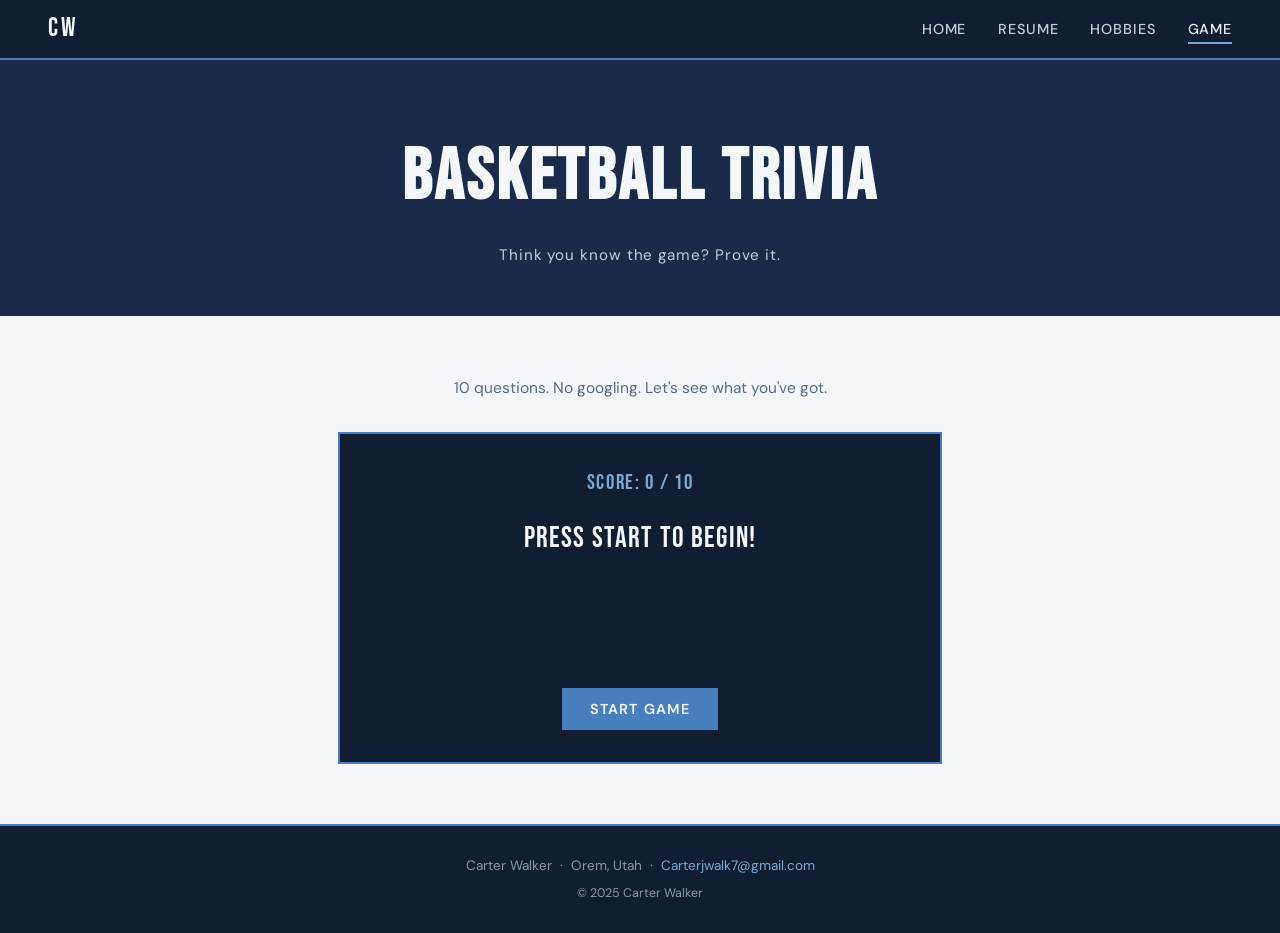
==== game.html @ a54def49 "Add files via upload" ====
<!DOCTYPE html>
<html lang="en">
<head>
  <meta charset="UTF-8" />
  <meta name="viewport" content="width=device-width, initial-scale=1.0"/>
  <title>Game – Carter Walker</title>
  <link href="https://fonts.googleapis.com/css2?family=Bebas+Neue&family=DM+Sans:wght@300;400;500;600&display=swap" rel="stylesheet">
  <link rel="stylesheet" href="style.css">
</head>
<body>

  <nav>
    <div class="nav-brand">CW</div>
    <ul class="nav-links">
      <li><a href="index.html">Home</a></li>
      <li><a href="resume.html">Resume</a></li>
      <li><a href="hobbies.html">Hobbies</a></li>
      <li><a href="game.html" class="active">Game</a></li>
    </ul>
  </nav>

  <div class="page-header">
    <h1>Basketball Trivia</h1>
    <p>Think you know the game? Prove it.</p>
  </div>

  <div class="game-body">
    <p>10 questions. No googling. Let's see what you've got.</p>

    <div id="game-container">
      <div id="game-score">Score: 0 / 10</div>
      <div id="game-question">Press Start to begin!</div>
      <div id="game-options"></div>
      <div id="game-feedback"></div>
      <button class="btn" id="start-btn" onclick="startGame()">Start Game</button>
      <button class="btn" id="next-btn" onclick="nextQuestion()" style="display:none; margin-left:12px;">Next</button>
    </div>
  </div>

  <footer>
    <p>Carter Walker &nbsp;·&nbsp; Orem, Utah &nbsp;·&nbsp; <a href="mailto:Carterjwalk7@gmail.com">Carterjwalk7@gmail.com</a></p>
    <p class="footer-copy">&copy; 2025 Carter Walker</p>
  </footer>

  <script>
    const questions = [
      { q: "How many points is a shot behind the three-point line worth?", options: ["2", "3", "4", "1"], answer: "3" },
      { q: "How many players are on the court per team at one time?", options: ["4", "6", "5", "7"], answer: "5" },
      { q: "Which player has won the most NBA championships?", options: ["LeBron James", "Bill Russell", "Michael Jordan", "Kareem Abdul-Jabbar"], answer: "Bill Russell" },
      { q: "How long is an NBA game (regulation)?", options: ["40 minutes", "60 minutes", "48 minutes", "36 minutes"], answer: "48 minutes" },
      { q: "What city do the Jazz play in?", options: ["Denver", "Salt Lake City", "Phoenix", "Las Vegas"], answer: "Salt Lake City" },
      { q: "What is the height of an NBA basketball hoop?", options: ["9 feet", "10 feet", "11 feet", "8.5 feet"], answer: "10 feet" },
      { q: "Who holds the record for most points scored in a single NBA game?", options: ["Michael Jordan", "LeBron James", "Kobe Bryant", "Wilt Chamberlain"], answer: "Wilt Chamberlain" },
      { q: "What does BYU stand for?", options: ["Brigham Young University", "Brigham Youth University", "Baptist Young University", "Brigham Young Union"], answer: "Brigham Young University" },
      { q: "How many seconds does a team have to attempt a shot (NBA shot clock)?", options: ["30", "35", "24", "20"], answer: "24" },
      { q: "How many fouls before a player fouls out in the NBA?", options: ["5", "4", "7", "6"], answer: "6" }
    ];

    let current = 0;
    let score = 0;
    let answered = false;

    function startGame() {
      current = 0;
      score = 0;
      answered = false;
      document.getElementById('start-btn').style.display = 'none';
      document.getElementById('game-feedback').textContent = '';
      updateScore();
      showQuestion();
    }

    function showQuestion() {
      if (current >= questions.length) {
        endGame();
        return;
      }
      answered = false;
      const q = questions[current];
      document.getElementById('game-question').textContent = `Q${current + 1}: ${q.q}`;
      document.getElementById('game-feedback').textContent = '';
      document.getElementById('next-btn').style.display = 'none';

      const opts = document.getElementById('game-options');
      opts.innerHTML = '';
      q.options.forEach(opt => {
        const btn = document.createElement('button');
        btn.className = 'option-btn';
        btn.textContent = opt;
        btn.onclick = () => selectAnswer(opt, btn);
        opts.appendChild(btn);
      });
    }

    function selectAnswer(selected, btn) {
      if (answered) return;
      answered = true;
      const correct = questions[current].answer;
      const allBtns = document.querySelectorAll('.option-btn');

      allBtns.forEach(b => {
        b.style.pointerEvents = 'none';
        if (b.textContent === correct) b.classList.add('correct');
      });

      if (selected === correct) {
        score++;
        document.getElementById('game-feedback').textContent = '✓ Correct!';
        document.getElementById('game-feedback').style.color = '#4caf81';
      } else {
        btn.classList.add('wrong');
        document.getElementById('game-feedback').textContent = `✗ Nope — the answer was ${correct}.`;
        document.getElementById('game-feedback').style.color = '#e07070';
      }

      updateScore();
      document.getElementById('next-btn').style.display = 'inline-block';
    }

    function nextQuestion() {
      current++;
      showQuestion();
    }

    function updateScore() {
      document.getElementById('game-score').textContent = `Score: ${score} / ${questions.length}`;
    }

    function endGame() {
      document.getElementById('game-question').textContent = `Game Over! You scored ${score} out of ${questions.length}.`;
      document.getElementById('game-options').innerHTML = '';
      document.getElementById('game-feedback').textContent = score >= 8 ? '🏆 Hooper confirmed.' : score >= 5 ? '👍 Not bad.' : '📚 Go watch more games.';
      document.getElementById('game-feedback').style.color = '#aac8e8';
      document.getElementById('next-btn').style.display = 'none';
      const startBtn = document.getElementById('start-btn');
      startBtn.textContent = 'Play Again';
      startBtn.style.display = 'inline-block';
    }
  </script>

</body>
</html>
---- style.css ----
/* =====================
   CSS VARIABLES
   ===================== */
:root {
  --navy: #1B2A4A;
  --navy-dark: #111D33;
  --navy-mid: #243558;
  --grey-light: #E8ECF2;
  --grey-mid: #C5CDD9;
  --grey-dark: #8A96A8;
  --white: #F4F6FA;
  --accent: #4A7FBF;
  --accent-light: #7AAAD4;
  --text: #1B2A4A;
  --text-light: #5A6A80;
}

/* =====================
   RESET & BASE
   ===================== */
* { margin: 0; padding: 0; box-sizing: border-box; }

html { scroll-behavior: smooth; }

body {
  font-family: 'DM Sans', sans-serif;
  background: var(--white);
  color: var(--text);
  line-height: 1.6;
}

h1, h2, h3 {
  font-family: 'Bebas Neue', sans-serif;
  letter-spacing: 0.04em;
}

a { color: inherit; text-decoration: none; }

/* =====================
   NAV
   ===================== */
nav {
  background: var(--navy-dark);
  display: flex;
  align-items: center;
  justify-content: space-between;
  padding: 0 48px;
  height: 60px;
  position: sticky;
  top: 0;
  z-index: 100;
  border-bottom: 2px solid var(--accent);
}

.nav-brand {
  font-family: 'Bebas Neue', sans-serif;
  font-size: 1.6rem;
  color: var(--white);
  letter-spacing: 0.1em;
}

.nav-links {
  list-style: none;
  display: flex;
  gap: 32px;
}

.nav-links a {
  color: var(--grey-mid);
  font-size: 0.9rem;
  font-weight: 500;
  letter-spacing: 0.06em;
  text-transform: uppercase;
  transition: color 0.2s;
  padding-bottom: 4px;
  border-bottom: 2px solid transparent;
}

.nav-links a:hover,
.nav-links a.active {
  color: var(--white);
  border-bottom-color: var(--accent-light);
}

/* =====================
   BUTTONS
   ===================== */
.btn {
  display: inline-block;
  background: var(--accent);
  color: var(--white);
  padding: 12px 28px;
  font-family: 'DM Sans', sans-serif;
  font-weight: 600;
  font-size: 0.9rem;
  letter-spacing: 0.08em;
  text-transform: uppercase;
  border: none;
  cursor: pointer;
  transition: background 0.2s, transform 0.15s;
  margin-top: 24px;
}

.btn:hover {
  background: var(--navy);
  transform: translateY(-2px);
}

/* =====================
   HERO (index)
   ===================== */
.hero {
  background: var(--navy);
  min-height: calc(100vh - 60px);
  display: flex;
  align-items: center;
  justify-content: center;
  gap: 80px;
  padding: 80px 48px;
}

.hero-content { max-width: 480px; }

.hero-label {
  font-size: 0.8rem;
  font-weight: 600;
  letter-spacing: 0.18em;
  text-transform: uppercase;
  color: var(--accent-light);
  margin-bottom: 16px;
}

.hero-content h1 {
  font-family: 'Bebas Neue', sans-serif;
  font-size: 7rem;
  line-height: 0.9;
  color: var(--white);
  margin-bottom: 24px;
}

.hero-bio {
  color: var(--grey-mid);
  font-size: 1rem;
  line-height: 1.7;
  max-width: 400px;
}

.hero-card {
  display: flex;
  flex-direction: column;
  align-items: center;
  gap: 32px;
}

.profile-placeholder {
  width: 200px;
  height: 200px;
  border-radius: 50%;
  background: var(--navy-mid);
  border: 3px solid var(--accent);
  display: flex;
  align-items: center;
  justify-content: center;
}

.profile-placeholder span {
  font-family: 'Bebas Neue', sans-serif;
  font-size: 3.5rem;
  color: var(--accent-light);
  letter-spacing: 0.1em;
}

.hero-stats {
  display: flex;
  gap: 32px;
}

.stat { text-align: center; }

.stat-num {
  display: block;
  font-family: 'Bebas Neue', sans-serif;
  font-size: 2rem;
  color: var(--white);
  line-height: 1;
}

.stat-label {
  font-size: 0.72rem;
  color: var(--grey-dark);
  letter-spacing: 0.06em;
  text-transform: uppercase;
  line-height: 1.4;
}

/* =====================
   ABOUT SECTION (index)
   ===================== */
.about {
  padding: 80px 48px;
  max-width: 1100px;
  margin: 0 auto;
}

.about h2 {
  font-size: 3.5rem;
  color: var(--navy);
  margin-bottom: 40px;
  border-bottom: 3px solid var(--accent);
  padding-bottom: 12px;
  display: inline-block;
}

.about-grid {
  display: grid;
  grid-template-columns: 1fr 1fr;
  gap: 24px;
}

.about-block {
  background: var(--grey-light);
  padding: 28px 32px;
  border-left: 4px solid var(--accent);
}

.about-block h3 {
  font-size: 1.4rem;
  color: var(--navy);
  margin-bottom: 10px;
}

.about-block p {
  font-size: 0.95rem;
  color: var(--text-light);
  line-height: 1.7;
}

/* =====================
   PAGE HEADER (inner pages)
   ===================== */
.page-header {
  background: var(--navy);
  padding: 60px 48px 48px;
  text-align: center;
}

.page-header h1 {
  font-size: 4.5rem;
  color: var(--white);
}

.page-header p {
  color: var(--grey-mid);
  font-size: 0.95rem;
  margin-top: 8px;
  letter-spacing: 0.06em;
}

/* =====================
   RESUME PAGE
   ===================== */
.resume-body {
  max-width: 900px;
  margin: 0 auto;
  padding: 60px 48px;
}

.resume-section {
  margin-bottom: 48px;
}

.resume-section h2 {
  font-size: 2rem;
  color: var(--navy);
  border-bottom: 2px solid var(--accent);
  padding-bottom: 8px;
  margin-bottom: 24px;
}

.resume-item {
  margin-bottom: 24px;
}

.resume-item-header {
  display: flex;
  justify-content: space-between;
  align-items: baseline;
  flex-wrap: wrap;
  gap: 8px;
  margin-bottom: 6px;
}

.resume-item h3 {
  font-family: 'DM Sans', sans-serif;
  font-size: 1rem;
  font-weight: 600;
  color: var(--navy);
}

.resume-item .role {
  font-size: 0.9rem;
  color: var(--accent);
  font-weight: 500;
}

.resume-item .date {
  font-size: 0.82rem;
  color: var(--grey-dark);
  letter-spacing: 0.04em;
}

.resume-item ul {
  padding-left: 20px;
  margin-top: 8px;
}

.resume-item ul li {
  font-size: 0.92rem;
  color: var(--text-light);
  margin-bottom: 4px;
  line-height: 1.6;
}

/* Skills table */
.skills-table {
  width: 100%;
  border-collapse: collapse;
  font-size: 0.92rem;
}

.skills-table th {
  background: var(--navy);
  color: var(--white);
  padding: 10px 16px;
  text-align: left;
  font-family: 'DM Sans', sans-serif;
  font-weight: 600;
  font-size: 0.85rem;
  letter-spacing: 0.06em;
  text-transform: uppercase;
}

.skills-table td {
  padding: 10px 16px;
  border-bottom: 1px solid var(--grey-mid);
  color: var(--text-light);
}

.skills-table tr:nth-child(even) td {
  background: var(--grey-light);
}

/* Contact form */
.contact-form {
  display: grid;
  gap: 16px;
  max-width: 560px;
}

.contact-form label {
  font-size: 0.82rem;
  font-weight: 600;
  letter-spacing: 0.06em;
  text-transform: uppercase;
  color: var(--navy);
  display: block;
  margin-bottom: 4px;
}

.contact-form input,
.contact-form textarea {
  width: 100%;
  padding: 10px 14px;
  border: 2px solid var(--grey-mid);
  background: var(--white);
  font-family: 'DM Sans', sans-serif;
  font-size: 0.95rem;
  color: var(--text);
  outline: none;
  transition: border-color 0.2s;
}

.contact-form input:focus,
.contact-form textarea:focus {
  border-color: var(--accent);
}

.contact-form textarea { height: 120px; resize: vertical; }

/* =====================
   HOBBIES PAGE
   ===================== */
.hobbies-body {
  max-width: 1000px;
  margin: 0 auto;
  padding: 60px 48px;
}

.hobbies-body h2 {
  font-size: 2rem;
  color: var(--navy);
  border-bottom: 2px solid var(--accent);
  padding-bottom: 8px;
  margin-bottom: 24px;
}

.hobby-section {
  margin-bottom: 56px;
}

.hobby-intro {
  font-size: 0.97rem;
  color: var(--text-light);
  max-width: 700px;
  margin-bottom: 24px;
  line-height: 1.7;
}

.hobby-cards {
  display: grid;
  grid-template-columns: repeat(3, 1fr);
  gap: 16px;
  margin-bottom: 24px;
}

.hobby-card {
  background: var(--navy);
  color: var(--white);
  padding: 24px 20px;
  text-align: center;
}

.hobby-card .icon {
  font-size: 2rem;
  margin-bottom: 10px;
}

.hobby-card h4 {
  font-family: 'Bebas Neue', sans-serif;
  font-size: 1.3rem;
  letter-spacing: 0.06em;
  margin-bottom: 6px;
}

.hobby-card p {
  font-size: 0.85rem;
  color: var(--grey-mid);
  line-height: 1.5;
}

.track-list {
  display: grid;
  grid-template-columns: 1fr 1fr;
  gap: 16px;
}

.track-item {
  background: var(--grey-light);
  border-left: 4px solid var(--accent);
  padding: 16px 20px;
}

.track-item h4 {
  font-family: 'DM Sans', sans-serif;
  font-size: 0.95rem;
  font-weight: 600;
  color: var(--navy);
  margin-bottom: 4px;
}

.track-item p {
  font-size: 0.87rem;
  color: var(--text-light);
}

/* Ordered list style */
.styled-ol {
  padding-left: 20px;
  margin-top: 12px;
}

.styled-ol li {
  font-size: 0.95rem;
  color: var(--text-light);
  margin-bottom: 6px;
  line-height: 1.6;
}

/* =====================
   GAME PAGE
   ===================== */
.game-body {
  max-width: 700px;
  margin: 0 auto;
  padding: 60px 48px;
  text-align: center;
}

.game-body p {
  color: var(--text-light);
  margin-bottom: 32px;
  font-size: 0.97rem;
}

#game-container {
  background: var(--navy-dark);
  border: 2px solid var(--accent);
  padding: 32px;
  margin: 0 auto;
}

#game-question {
  font-family: 'Bebas Neue', sans-serif;
  font-size: 1.8rem;
  color: var(--white);
  margin-bottom: 24px;
  letter-spacing: 0.04em;
  min-height: 60px;
}

#game-options {
  display: grid;
  grid-template-columns: 1fr 1fr;
  gap: 12px;
  margin-bottom: 20px;
}

.option-btn {
  background: var(--navy-mid);
  color: var(--white);
  border: 2px solid var(--grey-dark);
  padding: 14px 12px;
  font-family: 'DM Sans', sans-serif;
  font-size: 0.9rem;
  font-weight: 500;
  cursor: pointer;
  transition: all 0.15s;
  text-align: center;
}

.option-btn:hover { background: var(--accent); border-color: var(--accent); }
.option-btn.correct { background: #2e7d52; border-color: #2e7d52; }
.option-btn.wrong { background: #8b2635; border-color: #8b2635; }

#game-feedback {
  font-size: 0.95rem;
  color: var(--grey-mid);
  min-height: 28px;
  margin-bottom: 16px;
}

#game-score {
  font-family: 'Bebas Neue', sans-serif;
  font-size: 1.3rem;
  color: var(--accent-light);
  letter-spacing: 0.08em;
  margin-bottom: 16px;
}

/* =====================
   FOOTER
   ===================== */
footer {
  background: var(--navy-dark);
  color: var(--grey-dark);
  text-align: center;
  padding: 28px 48px;
  font-size: 0.85rem;
  border-top: 2px solid var(--accent);
  line-height: 1.8;
}

footer a {
  color: var(--accent-light);
}

footer a:hover { color: var(--white); }

.footer-copy {
  font-size: 0.78rem;
  color: var(--grey-dark);
  margin-top: 4px;
}

/* =====================
   RESPONSIVE
   ===================== */
@media (max-width: 768px) {
  nav { padding: 0 20px; }
  .nav-links { gap: 16px; }
  .hero { flex-direction: column; gap: 40px; padding: 48px 24px; text-align: center; }
  .hero-content h1 { font-size: 5rem; }
  .about { padding: 48px 24px; }
  .about-grid { grid-template-columns: 1fr; }
  .resume-body, .hobbies-body, .game-body { padding: 40px 24px; }
  .hobby-cards { grid-template-columns: 1fr; }
  .track-list { grid-template-columns: 1fr; }
  #game-options { grid-template-columns: 1fr; }
}
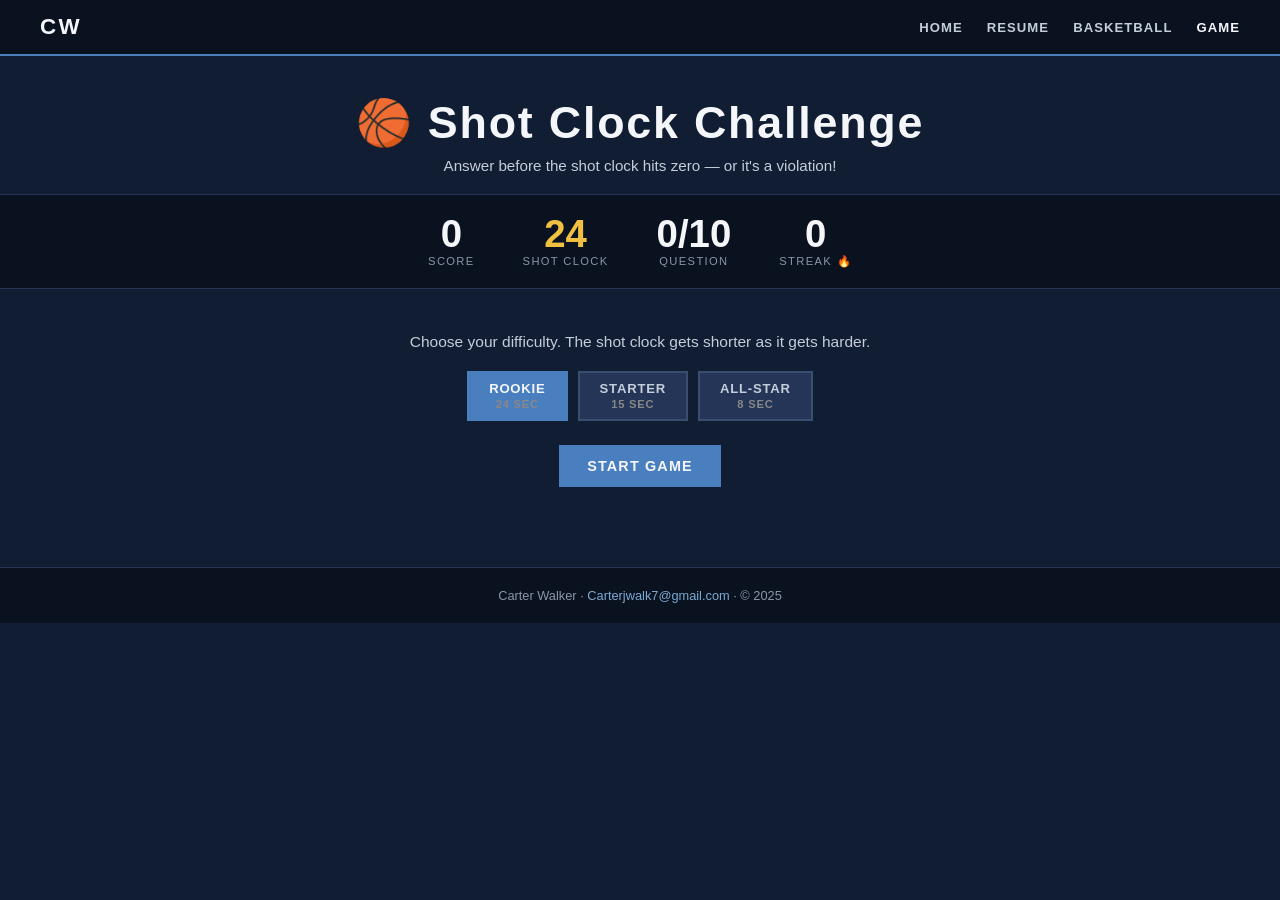
==== commit ac24e756: "Add files via upload" ====
--- a/game.html
+++ b/game.html
@@ -3,138 +3,477 @@
 <head>
   <meta charset="UTF-8" />
   <meta name="viewport" content="width=device-width, initial-scale=1.0"/>
-  <title>Game – Carter Walker</title>
-  <link href="https://fonts.googleapis.com/css2?family=Bebas+Neue&family=DM+Sans:wght@300;400;500;600&display=swap" rel="stylesheet">
-  <link rel="stylesheet" href="style.css">
+  <title>Shot Clock Challenge – Carter Walker</title>
+  <style>
+    :root {
+      --navy: #1B2A4A;
+      --navy-dark: #111D33;
+      --accent: #4A7FBF;
+      --accent-light: #7AAAD4;
+      --grey-mid: #C5CDD9;
+      --grey-dark: #8A96A8;
+      --white: #F4F6FA;
+      --green: #2e7d52;
+      --red: #8b2635;
+    }
+    * { margin: 0; padding: 0; box-sizing: border-box; }
+    body {
+      font-family: 'Arial', sans-serif;
+      background: var(--navy-dark);
+      color: var(--white);
+      min-height: 100vh;
+    }
+
+    nav {
+      background: #0a1220;
+      display: flex;
+      align-items: center;
+      justify-content: space-between;
+      padding: 0 40px;
+      height: 56px;
+      border-bottom: 2px solid var(--accent);
+    }
+    .nav-brand { font-size: 1.4rem; font-weight: bold; color: var(--white); letter-spacing: 0.1em; text-decoration: none; }
+    .nav-links { list-style: none; display: flex; gap: 24px; }
+    .nav-links a { color: var(--grey-mid); text-decoration: none; font-size: 0.82rem; font-weight: bold; letter-spacing: 0.08em; text-transform: uppercase; }
+    .nav-links a:hover, .nav-links a.active { color: var(--white); }
+
+    .game-header {
+      text-align: center;
+      padding: 40px 24px 20px;
+    }
+    .game-header h1 { font-size: 2.8rem; font-weight: 900; letter-spacing: 0.04em; color: var(--white); }
+    .game-header p { color: var(--grey-mid); font-size: 0.95rem; margin-top: 8px; }
+
+    /* SCOREBOARD */
+    .scoreboard {
+      display: flex;
+      justify-content: center;
+      gap: 48px;
+      padding: 20px;
+      background: #0a1220;
+      border-top: 1px solid #243558;
+      border-bottom: 1px solid #243558;
+      margin-bottom: 24px;
+    }
+    .board-item { text-align: center; }
+    .board-num { font-size: 2.4rem; font-weight: 900; color: var(--white); line-height: 1; }
+    .board-label { font-size: 0.7rem; letter-spacing: 0.12em; text-transform: uppercase; color: var(--grey-dark); margin-top: 2px; }
+    .board-num.clock { color: #f0c040; }
+    .board-num.clock.urgent { color: #e05050; animation: pulse 0.5s infinite; }
+    @keyframes pulse { 0%,100% { opacity:1; } 50% { opacity:0.5; } }
+
+    /* COURT */
+    .court-area {
+      max-width: 700px;
+      margin: 0 auto;
+      padding: 0 24px 40px;
+    }
+
+    .question-box {
+      background: #1a2d4a;
+      border: 2px solid var(--accent);
+      padding: 28px 32px;
+      text-align: center;
+      margin-bottom: 20px;
+      min-height: 110px;
+      display: flex;
+      align-items: center;
+      justify-content: center;
+    }
+
+    #question-text {
+      font-size: 1.35rem;
+      font-weight: bold;
+      line-height: 1.4;
+      color: var(--white);
+    }
+
+    .options-grid {
+      display: grid;
+      grid-template-columns: 1fr 1fr;
+      gap: 12px;
+      margin-bottom: 20px;
+    }
+
+    .opt-btn {
+      background: #243558;
+      color: var(--white);
+      border: 2px solid #3a4f70;
+      padding: 16px 12px;
+      font-size: 0.95rem;
+      font-weight: 600;
+      cursor: pointer;
+      transition: all 0.15s;
+      text-align: center;
+    }
+    .opt-btn:hover:not(:disabled) { background: var(--accent); border-color: var(--accent); }
+    .opt-btn.correct { background: var(--green); border-color: var(--green); }
+    .opt-btn.wrong { background: var(--red); border-color: var(--red); }
+    .opt-btn:disabled { cursor: default; }
+
+    #feedback {
+      text-align: center;
+      font-size: 1rem;
+      font-weight: bold;
+      min-height: 28px;
+      margin-bottom: 16px;
+      color: var(--grey-mid);
+    }
+
+    .action-row {
+      display: flex;
+      gap: 12px;
+      justify-content: center;
+    }
+
+    .game-btn {
+      background: var(--accent);
+      color: var(--white);
+      border: none;
+      padding: 13px 28px;
+      font-size: 0.9rem;
+      font-weight: bold;
+      letter-spacing: 0.08em;
+      text-transform: uppercase;
+      cursor: pointer;
+      transition: background 0.2s;
+    }
+    .game-btn:hover { background: #3a6ea8; }
+    .game-btn.secondary { background: #243558; }
+    .game-btn.secondary:hover { background: #3a4f70; }
+
+    /* STREAK */
+    .streak-bar {
+      display: flex;
+      gap: 6px;
+      justify-content: center;
+      margin-bottom: 20px;
+      flex-wrap: wrap;
+    }
+    .streak-dot {
+      width: 14px; height: 14px; border-radius: 50%;
+      background: #243558; border: 2px solid #3a4f70;
+      transition: all 0.2s;
+    }
+    .streak-dot.hit { background: var(--green); border-color: var(--green); }
+    .streak-dot.miss { background: var(--red); border-color: var(--red); }
+
+    /* END SCREEN */
+    #end-screen {
+      display: none;
+      text-align: center;
+      padding: 40px 24px;
+      max-width: 500px;
+      margin: 0 auto;
+    }
+    #end-screen h2 { font-size: 2.5rem; font-weight: 900; margin-bottom: 12px; }
+    #end-screen .final-score { font-size: 4rem; font-weight: 900; color: var(--accent-light); line-height: 1; margin: 16px 0; }
+    #end-screen .grade { font-size: 1.1rem; color: var(--grey-mid); margin-bottom: 28px; }
+
+    /* LEVEL BADGE */
+    .level-badge {
+      display: inline-block;
+      background: var(--accent);
+      color: var(--white);
+      padding: 3px 10px;
+      font-size: 0.72rem;
+      font-weight: bold;
+      letter-spacing: 0.1em;
+      text-transform: uppercase;
+      margin-bottom: 6px;
+    }
+
+    /* Difficulty selector */
+    .diff-select {
+      display: flex;
+      gap: 10px;
+      justify-content: center;
+      margin: 16px 0 24px;
+    }
+    .diff-btn {
+      background: #243558;
+      color: var(--grey-mid);
+      border: 2px solid #3a4f70;
+      padding: 8px 20px;
+      font-size: 0.82rem;
+      font-weight: bold;
+      letter-spacing: 0.06em;
+      text-transform: uppercase;
+      cursor: pointer;
+    }
+    .diff-btn.selected { background: var(--accent); color: var(--white); border-color: var(--accent); }
+
+    footer {
+      background: #0a1220;
+      color: var(--grey-dark);
+      text-align: center;
+      padding: 20px;
+      font-size: 0.8rem;
+      border-top: 1px solid #243558;
+      margin-top: 40px;
+    }
+    footer a { color: var(--accent-light); text-decoration: none; }
+  </style>
 </head>
 <body>
 
   <nav>
-    <div class="nav-brand">CW</div>
+    <a class="nav-brand" href="index.html">CW</a>
     <ul class="nav-links">
       <li><a href="index.html">Home</a></li>
       <li><a href="resume.html">Resume</a></li>
-      <li><a href="hobbies.html">Hobbies</a></li>
+      <li><a href="scratch.html">Basketball</a></li>
       <li><a href="game.html" class="active">Game</a></li>
     </ul>
   </nav>
 
-  <div class="page-header">
-    <h1>Basketball Trivia</h1>
-    <p>Think you know the game? Prove it.</p>
+  <div class="game-header">
+    <h1>🏀 Shot Clock Challenge</h1>
+    <p>Answer before the shot clock hits zero — or it's a violation!</p>
   </div>
 
-  <div class="game-body">
-    <p>10 questions. No googling. Let's see what you've got.</p>
-
-    <div id="game-container">
-      <div id="game-score">Score: 0 / 10</div>
-      <div id="game-question">Press Start to begin!</div>
-      <div id="game-options"></div>
-      <div id="game-feedback"></div>
-      <button class="btn" id="start-btn" onclick="startGame()">Start Game</button>
-      <button class="btn" id="next-btn" onclick="nextQuestion()" style="display:none; margin-left:12px;">Next</button>
+  <!-- SCOREBOARD -->
+  <div class="scoreboard">
+    <div class="board-item">
+      <div class="board-num" id="score-display">0</div>
+      <div class="board-label">Score</div>
+    </div>
+    <div class="board-item">
+      <div class="board-num clock" id="clock-display">24</div>
+      <div class="board-label">Shot Clock</div>
+    </div>
+    <div class="board-item">
+      <div class="board-num" id="q-display">0/10</div>
+      <div class="board-label">Question</div>
+    </div>
+    <div class="board-item">
+      <div class="board-num" id="streak-display">0</div>
+      <div class="board-label">Streak 🔥</div>
     </div>
   </div>
 
+  <!-- START SCREEN -->
+  <div id="start-screen" class="court-area" style="text-align:center; padding-top:20px;">
+    <p style="color:var(--grey-mid); margin-bottom:20px; font-size:0.97rem;">Choose your difficulty. The shot clock gets shorter as it gets harder.</p>
+    <div class="diff-select">
+      <button class="diff-btn selected" onclick="setDiff('rookie', this)">Rookie <br><span style="font-size:0.7rem; color:#888;">24 sec</span></button>
+      <button class="diff-btn" onclick="setDiff('starter', this)">Starter <br><span style="font-size:0.7rem; color:#888;">15 sec</span></button>
+      <button class="diff-btn" onclick="setDiff('allstar', this)">All-Star <br><span style="font-size:0.7rem; color:#888;">8 sec</span></button>
+    </div>
+    <button class="game-btn" onclick="startGame()">Start Game</button>
+  </div>
+
+  <!-- GAME SCREEN -->
+  <div id="game-screen" class="court-area" style="display:none;">
+    <div class="streak-bar" id="streak-bar"></div>
+    <div class="question-box">
+      <div id="question-text">Loading...</div>
+    </div>
+    <div class="options-grid" id="options-grid"></div>
+    <div id="feedback"></div>
+    <div class="action-row">
+      <button class="game-btn secondary" id="next-btn" onclick="nextQ()" style="display:none;">Next Possession →</button>
+    </div>
+  </div>
+
+  <!-- END SCREEN -->
+  <div id="end-screen">
+    <h2>Final Buzzer!</h2>
+    <div class="final-score" id="final-score">0</div>
+    <div class="grade" id="final-grade"></div>
+    <button class="game-btn" onclick="resetGame()">Play Again</button>
+  </div>
+
   <footer>
-    <p>Carter Walker &nbsp;·&nbsp; Orem, Utah &nbsp;·&nbsp; <a href="mailto:Carterjwalk7@gmail.com">Carterjwalk7@gmail.com</a></p>
-    <p class="footer-copy">&copy; 2025 Carter Walker</p>
+    <p>Carter Walker · <a href="mailto:Carterjwalk7@gmail.com">Carterjwalk7@gmail.com</a> · &copy; 2025</p>
   </footer>
 
   <script>
-    const questions = [
-      { q: "How many points is a shot behind the three-point line worth?", options: ["2", "3", "4", "1"], answer: "3" },
-      { q: "How many players are on the court per team at one time?", options: ["4", "6", "5", "7"], answer: "5" },
-      { q: "Which player has won the most NBA championships?", options: ["LeBron James", "Bill Russell", "Michael Jordan", "Kareem Abdul-Jabbar"], answer: "Bill Russell" },
-      { q: "How long is an NBA game (regulation)?", options: ["40 minutes", "60 minutes", "48 minutes", "36 minutes"], answer: "48 minutes" },
-      { q: "What city do the Jazz play in?", options: ["Denver", "Salt Lake City", "Phoenix", "Las Vegas"], answer: "Salt Lake City" },
-      { q: "What is the height of an NBA basketball hoop?", options: ["9 feet", "10 feet", "11 feet", "8.5 feet"], answer: "10 feet" },
-      { q: "Who holds the record for most points scored in a single NBA game?", options: ["Michael Jordan", "LeBron James", "Kobe Bryant", "Wilt Chamberlain"], answer: "Wilt Chamberlain" },
-      { q: "What does BYU stand for?", options: ["Brigham Young University", "Brigham Youth University", "Baptist Young University", "Brigham Young Union"], answer: "Brigham Young University" },
-      { q: "How many seconds does a team have to attempt a shot (NBA shot clock)?", options: ["30", "35", "24", "20"], answer: "24" },
-      { q: "How many fouls before a player fouls out in the NBA?", options: ["5", "4", "7", "6"], answer: "6" }
+    const ALL_QUESTIONS = [
+      { q: "How many points is a shot behind the arc worth?", opts: ["1","2","3","4"], a: "3" },
+      { q: "How many players per team are on the court at once?", opts: ["4","5","6","7"], a: "5" },
+      { q: "Who holds the NBA record for most points in a single game?", opts: ["Kobe Bryant","Michael Jordan","LeBron James","Wilt Chamberlain"], a: "Wilt Chamberlain" },
+      { q: "How long is the NBA shot clock?", opts: ["24 sec","30 sec","20 sec","35 sec"], a: "24 sec" },
+      { q: "What city do the Utah Jazz play in?", opts: ["Denver","Las Vegas","Salt Lake City","Provo"], a: "Salt Lake City" },
+      { q: "How tall is an NBA basketball hoop?", opts: ["9 ft","10 ft","11 ft","8.5 ft"], a: "10 ft" },
+      { q: "How many fouls before a player fouls out in the NBA?", opts: ["4","5","6","7"], a: "6" },
+      { q: "Which team has the most NBA championships?", opts: ["LA Lakers","Chicago Bulls","Boston Celtics","Golden State Warriors"], a: "Boston Celtics" },
+      { q: "How many seconds does a team have to advance past half court in the NBA?", opts: ["5","8","10","12"], a: "8" },
+      { q: "What does MVP stand for?", opts: ["Most Valuable Player","Most Versatile Player","Most Visible Player","Most Voted Player"], a: "Most Valuable Player" },
+      { q: "Who won the 2023 NBA championship?", opts: ["Golden State Warriors","Miami Heat","Denver Nuggets","Boston Celtics"], a: "Denver Nuggets" },
+      { q: "What is a 'double-double' in basketball?", opts: ["Scoring 20+ pts twice","Two players with 10+ in a stat","10+ in two different stat categories","Two consecutive dunks"], a: "10+ in two different stat categories" },
+      { q: "How many regulation quarters are in an NBA game?", opts: ["3","4","5","2"], a: "4" },
+      { q: "Which player is known as 'The Greek Freak'?", opts: ["Nikola Jokic","Joel Embiid","Luka Doncic","Giannis Antetokounmpo"], a: "Giannis Antetokounmpo" },
+      { q: "How long is each quarter in an NBA game?", opts: ["10 min","12 min","15 min","8 min"], a: "12 min" },
     ];
 
+    let difficulty = 'rookie';
+    let clockTime = 24;
+    let questions = [];
     let current = 0;
     let score = 0;
+    let streak = 0;
+    let timer = null;
+    let timeLeft = 24;
     let answered = false;
+    let results = [];
+
+    function setDiff(d, btn) {
+      difficulty = d;
+      document.querySelectorAll('.diff-btn').forEach(b => b.classList.remove('selected'));
+      btn.classList.add('selected');
+      clockTime = d === 'rookie' ? 24 : d === 'starter' ? 15 : 8;
+    }
+
+    function shuffle(arr) { return [...arr].sort(() => Math.random() - 0.5); }
 
     function startGame() {
-      current = 0;
-      score = 0;
-      answered = false;
-      document.getElementById('start-btn').style.display = 'none';
-      document.getElementById('game-feedback').textContent = '';
-      updateScore();
+      questions = shuffle(ALL_QUESTIONS).slice(0, 10);
+      current = 0; score = 0; streak = 0; results = [];
+      document.getElementById('start-screen').style.display = 'none';
+      document.getElementById('end-screen').style.display = 'none';
+      document.getElementById('game-screen').style.display = 'block';
+      buildStreakBar();
       showQuestion();
     }
 
+    function buildStreakBar() {
+      const bar = document.getElementById('streak-bar');
+      bar.innerHTML = '';
+      for (let i = 0; i < 10; i++) {
+        const d = document.createElement('div');
+        d.className = 'streak-dot';
+        d.id = `dot-${i}`;
+        bar.appendChild(d);
+      }
+    }
+
     function showQuestion() {
-      if (current >= questions.length) {
-        endGame();
-        return;
-      }
       answered = false;
       const q = questions[current];
-      document.getElementById('game-question').textContent = `Q${current + 1}: ${q.q}`;
-      document.getElementById('game-feedback').textContent = '';
+      document.getElementById('question-text').textContent = `Q${current+1}: ${q.q}`;
+      document.getElementById('q-display').textContent = `${current+1}/10`;
+      document.getElementById('feedback').textContent = '';
       document.getElementById('next-btn').style.display = 'none';
 
-      const opts = document.getElementById('game-options');
-      opts.innerHTML = '';
-      q.options.forEach(opt => {
+      const grid = document.getElementById('options-grid');
+      grid.innerHTML = '';
+      shuffle(q.opts).forEach(opt => {
         const btn = document.createElement('button');
-        btn.className = 'option-btn';
+        btn.className = 'opt-btn';
         btn.textContent = opt;
-        btn.onclick = () => selectAnswer(opt, btn);
-        opts.appendChild(btn);
+        btn.onclick = () => pick(opt, btn);
+        grid.appendChild(btn);
       });
-    }
-
-    function selectAnswer(selected, btn) {
+
+      startClock();
+    }
+
+    function startClock() {
+      clearInterval(timer);
+      timeLeft = clockTime;
+      updateClock();
+      timer = setInterval(() => {
+        timeLeft--;
+        updateClock();
+        if (timeLeft <= 0) {
+          clearInterval(timer);
+          timeExpired();
+        }
+      }, 1000);
+    }
+
+    function updateClock() {
+      const el = document.getElementById('clock-display');
+      el.textContent = timeLeft;
+      el.className = 'board-num clock' + (timeLeft <= 5 ? ' urgent' : '');
+    }
+
+    function timeExpired() {
       if (answered) return;
       answered = true;
-      const correct = questions[current].answer;
-      const allBtns = document.querySelectorAll('.option-btn');
-
-      allBtns.forEach(b => {
-        b.style.pointerEvents = 'none';
+      const correct = questions[current].a;
+      document.querySelectorAll('.opt-btn').forEach(b => {
+        b.disabled = true;
         if (b.textContent === correct) b.classList.add('correct');
       });
+      document.getElementById('feedback').textContent = `⏰ Shot clock violation! Answer was: ${correct}`;
+      document.getElementById('feedback').style.color = '#e07070';
+      streak = 0;
+      results.push(false);
+      document.getElementById(`dot-${current}`).classList.add('miss');
+      updateStreak();
+      document.getElementById('next-btn').style.display = 'inline-block';
+    }
+
+    function pick(selected, btn) {
+      if (answered) return;
+      answered = true;
+      clearInterval(timer);
+
+      const correct = questions[current].a;
+      document.querySelectorAll('.opt-btn').forEach(b => {
+        b.disabled = true;
+        if (b.textContent === correct) b.classList.add('correct');
+      });
+
+      const timeBonus = Math.ceil(timeLeft / clockTime * 3);
 
       if (selected === correct) {
-        score++;
-        document.getElementById('game-feedback').textContent = '✓ Correct!';
-        document.getElementById('game-feedback').style.color = '#4caf81';
+        const pts = 2 + timeBonus;
+        score += pts;
+        streak++;
+        results.push(true);
+        document.getElementById(`dot-${current}`).classList.add('hit');
+        document.getElementById('feedback').textContent = `✓ Bucket! +${pts} pts (${timeBonus > 1 ? 'speed bonus!' : ''})`;
+        document.getElementById('feedback').style.color = '#4caf81';
       } else {
         btn.classList.add('wrong');
-        document.getElementById('game-feedback').textContent = `✗ Nope — the answer was ${correct}.`;
-        document.getElementById('game-feedback').style.color = '#e07070';
+        streak = 0;
+        results.push(false);
+        document.getElementById(`dot-${current}`).classList.add('miss');
+        document.getElementById('feedback').textContent = `✗ Blocked. Answer: ${correct}`;
+        document.getElementById('feedback').style.color = '#e07070';
       }
 
-      updateScore();
+      document.getElementById('score-display').textContent = score;
+      updateStreak();
       document.getElementById('next-btn').style.display = 'inline-block';
     }
 
-    function nextQuestion() {
+    function updateStreak() {
+      document.getElementById('streak-display').textContent = streak;
+    }
+
+    function nextQ() {
       current++;
+      if (current >= 10) { endGame(); return; }
       showQuestion();
     }
 
-    function updateScore() {
-      document.getElementById('game-score').textContent = `Score: ${score} / ${questions.length}`;
-    }
-
     function endGame() {
-      document.getElementById('game-question').textContent = `Game Over! You scored ${score} out of ${questions.length}.`;
-      document.getElementById('game-options').innerHTML = '';
-      document.getElementById('game-feedback').textContent = score >= 8 ? '🏆 Hooper confirmed.' : score >= 5 ? '👍 Not bad.' : '📚 Go watch more games.';
-      document.getElementById('game-feedback').style.color = '#aac8e8';
-      document.getElementById('next-btn').style.display = 'none';
-      const startBtn = document.getElementById('start-btn');
-      startBtn.textContent = 'Play Again';
-      startBtn.style.display = 'inline-block';
+      clearInterval(timer);
+      document.getElementById('game-screen').style.display = 'none';
+      document.getElementById('end-screen').style.display = 'block';
+      document.getElementById('final-score').textContent = score;
+      const hits = results.filter(Boolean).length;
+      let grade = '';
+      if (hits >= 9) grade = "🏆 Hall of Famer. Absolutely legendary.";
+      else if (hits >= 7) grade = "⭐ All-Star level. Respect.";
+      else if (hits >= 5) grade = "👍 Solid starter. Keep grinding.";
+      else if (hits >= 3) grade = "📚 Bench player. More film study needed.";
+      else grade = "😬 DNP – Did Not Perform. Go watch some games.";
+      document.getElementById('final-grade').textContent = `${hits}/10 correct — ${grade}`;
+    }
+
+    function resetGame() {
+      document.getElementById('end-screen').style.display = 'none';
+      document.getElementById('start-screen').style.display = 'block';
+      document.getElementById('score-display').textContent = '0';
+      document.getElementById('clock-display').textContent = clockTime;
+      document.getElementById('q-display').textContent = '0/10';
+      document.getElementById('streak-display').textContent = '0';
     }
   </script>
 
